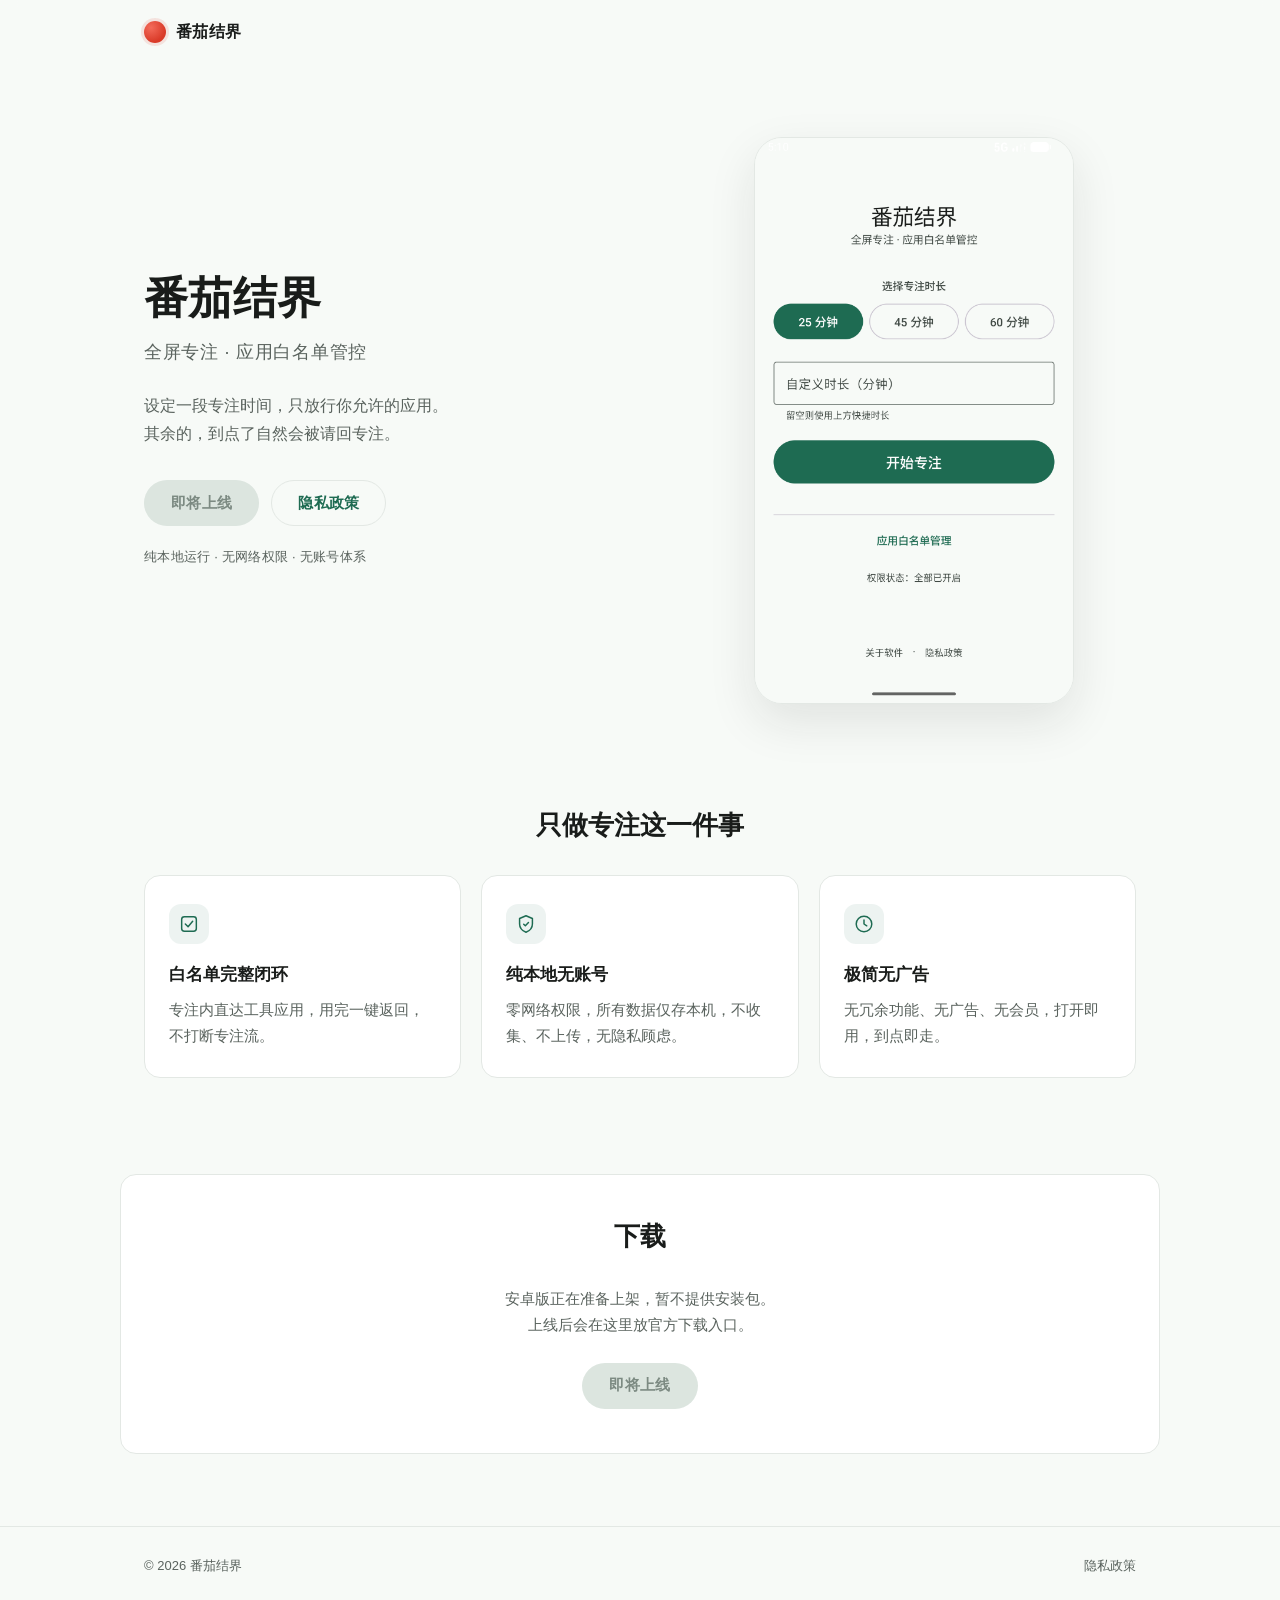
==== index.html @ 5d49d456 "chore: 官网静态页面" ====
<!DOCTYPE html>
<html lang="zh-CN">
<head>
<meta charset="UTF-8">
<meta name="viewport" content="width=device-width, initial-scale=1.0">
<title>番茄结界 · 全屏专注，白名单管控</title>
<meta name="description" content="番茄结界是一款纯本地安卓专注工具：全屏番茄钟 + 应用白名单管控，零网络权限，所有数据仅保存在本机。">
<meta name="theme-color" content="#1E6B52">
<link rel="stylesheet" href="assets/css/style.css">
</head>
<body>

<header class="site-header">
  <div class="wrap header-inner">
    <a class="brand" href="./">
      <span class="brand-mark" aria-hidden="true"></span>
      <span class="brand-name">番茄结界</span>
    </a>
    <!-- 多语言位预留：后续加 <div class="lang-switch">…</div> -->
  </div>
</header>

<main>

  <section class="hero">
    <div class="wrap hero-inner">
      <div class="hero-copy">
        <h1>番茄结界</h1>
        <p class="hero-sub">全屏专注 · 应用白名单管控</p>
        <p class="hero-lead">
          设定一段专注时间，只放行你允许的应用。<br>
          其余的，到点了自然会被请回专注。
        </p>
        <div class="hero-actions">
          <span class="btn btn-primary is-disabled" aria-disabled="true">即将上线</span>
          <a class="btn btn-ghost" href="privacy/">隐私政策</a>
        </div>
        <p class="hero-note">纯本地运行 · 无网络权限 · 无账号体系</p>
      </div>
      <div class="hero-visual">
        <img src="assets/img/app-home.png" width="1080" height="1920"
             alt="番茄结界主界面：选择专注时长并开始专注" loading="eager">
      </div>
    </div>
  </section>

  <section class="features" id="features">
    <div class="wrap">
      <h2 class="section-title">只做专注这一件事</h2>
      <div class="feature-grid">

        <article class="feature">
          <span class="feature-icon" aria-hidden="true">
            <svg viewBox="0 0 24 24" fill="none" stroke="currentColor" stroke-width="1.6"
                 stroke-linecap="round" stroke-linejoin="round">
              <rect x="4" y="4" width="16" height="16" rx="3"></rect>
              <path d="M8 12l3 3 5-6"></path>
            </svg>
          </span>
          <h3>白名单完整闭环</h3>
          <p>专注内直达工具应用，用完一键返回，不打断专注流。</p>
        </article>

        <article class="feature">
          <span class="feature-icon" aria-hidden="true">
            <svg viewBox="0 0 24 24" fill="none" stroke="currentColor" stroke-width="1.6"
                 stroke-linecap="round" stroke-linejoin="round">
              <path d="M12 3l7 3v6c0 4.2-2.9 7.4-7 9-4.1-1.6-7-4.8-7-9V6l7-3z"></path>
              <path d="M9.5 12.2l1.8 1.8 3.4-3.6"></path>
            </svg>
          </span>
          <h3>纯本地无账号</h3>
          <p>零网络权限，所有数据仅存本机，不收集、不上传，无隐私顾虑。</p>
        </article>

        <article class="feature">
          <span class="feature-icon" aria-hidden="true">
            <svg viewBox="0 0 24 24" fill="none" stroke="currentColor" stroke-width="1.6"
                 stroke-linecap="round" stroke-linejoin="round">
              <circle cx="12" cy="12" r="8.5"></circle>
              <path d="M12 7.5V12l3 2"></path>
            </svg>
          </span>
          <h3>极简无广告</h3>
          <p>无冗余功能、无广告、无会员，打开即用，到点即走。</p>
        </article>

        <!-- 扩展位：产品对比模块（/compare/）建成后在此插入引导入口 -->
      </div>
    </div>
  </section>

  <section class="download" id="download">
    <div class="wrap download-inner">
      <h2 class="section-title">下载</h2>
      <p class="download-text">
        安卓版正在准备上架，暂不提供安装包。<br>
        上线后会在这里放官方下载入口。
      </p>
      <span class="btn btn-primary is-disabled" aria-disabled="true">即将上线</span>
      <!-- 扩展位：下载中心（/download/）建成后替换为多入口卡片 -->
    </div>
  </section>

</main>

<footer class="site-footer">
  <div class="wrap footer-inner">
    <p class="copyright">© 2026 番茄结界</p>
    <nav class="footer-nav" aria-label="页脚导航">
      <a href="privacy/">隐私政策</a>
      <!--
        预留入口（对应页面建好后取消注释）：
        <a href="download/">下载中心</a>
        <a href="features/">功能详解</a>
        <a href="changelog/">更新日志</a>
        <a href="faq/">常见问题</a>
        <a href="feedback/">用户反馈</a>
        <a href="compare/">产品对比</a>
        <a href="docs/">开发者</a>
      -->
    </nav>
  </div>
</footer>

</body>
</html>
---- assets/css/style.css ----
/* 番茄结界官网 · 全站样式
   设计约束：深绿 + 浅米白、大留白、无冗余装饰、纯本地无外部字体/CDN */

:root {
  --green:        #1E6B52;
  --green-strong: #175642;
  --bg:           #F7FAF7;
  --surface:      #FFFFFF;
  --text:         #191C1A;
  --text-muted:   #5A635E;
  --line:         #E3E8E4;
  --radius:       16px;
  --radius-sm:    10px;
  --wrap:         1040px;
  --font: -apple-system, BlinkMacSystemFont, "PingFang SC", "Hiragino Sans GB",
          "Microsoft YaHei", "Source Han Sans SC", sans-serif;
}

* { box-sizing: border-box; }

html { -webkit-text-size-adjust: 100%; }

body {
  margin: 0;
  background: var(--bg);
  color: var(--text);
  font-family: var(--font);
  font-size: 16px;
  line-height: 1.75;
  -webkit-font-smoothing: antialiased;
}

img { max-width: 100%; height: auto; display: block; }

a { color: var(--green); text-decoration: none; }
a:hover { color: var(--green-strong); }

.wrap {
  width: 100%;
  max-width: var(--wrap);
  margin: 0 auto;
  padding: 0 24px;
}

/* ---------------------------------------------------------------- 顶栏 */

.site-header {
  position: sticky;
  top: 0;
  z-index: 10;
  background: rgba(247, 250, 247, 0.88);
  backdrop-filter: saturate(1.4) blur(8px);
  border-bottom: 1px solid transparent;
}

.header-inner {
  display: flex;
  align-items: center;
  justify-content: space-between;
  height: 64px;
}

.brand {
  display: inline-flex;
  align-items: center;
  gap: 10px;
  color: var(--text);
  font-weight: 600;
  letter-spacing: 0.02em;
}

.brand-mark {
  width: 22px;
  height: 22px;
  border-radius: 50%;
  background: radial-gradient(circle at 32% 30%, #F36B5A, #D93A28 68%);
  box-shadow: 0 0 0 3px rgba(217, 58, 40, 0.12);
}

/* ---------------------------------------------------------------- 首屏 */

.hero { padding: 72px 0 40px; }

.hero-inner {
  display: grid;
  grid-template-columns: 1.05fr 0.95fr;
  gap: 56px;
  align-items: center;
}

.hero h1 {
  margin: 0 0 12px;
  font-size: 44px;
  line-height: 1.2;
  letter-spacing: 0.01em;
}

.hero-sub {
  margin: 0 0 24px;
  color: var(--text-muted);
  font-size: 18px;
  letter-spacing: 0.04em;
}

.hero-lead {
  margin: 0 0 32px;
  color: var(--text-muted);
  font-size: 16px;
}

.hero-actions {
  display: flex;
  flex-wrap: wrap;
  gap: 12px;
  margin-bottom: 20px;
}

.hero-note {
  margin: 0;
  color: var(--text-muted);
  font-size: 13px;
  letter-spacing: 0.02em;
}

.hero-visual img {
  width: 100%;
  max-width: 320px;
  margin: 0 auto;
  border-radius: 28px;
  border: 1px solid var(--line);
  box-shadow: 0 18px 48px rgba(25, 28, 26, 0.10);
}

/* ---------------------------------------------------------------- 按钮 */

.btn {
  display: inline-flex;
  align-items: center;
  justify-content: center;
  min-height: 46px;
  padding: 0 26px;
  border-radius: 999px;
  font-size: 15px;
  font-weight: 600;
  letter-spacing: 0.02em;
  border: 1px solid transparent;
  transition: background-color .18s ease, color .18s ease, border-color .18s ease;
}

.btn-primary {
  background: var(--green);
  color: #fff;
}
.btn-primary:hover { background: var(--green-strong); color: #fff; }

.btn-ghost {
  background: transparent;
  color: var(--green);
  border-color: var(--line);
}
.btn-ghost:hover { border-color: var(--green); }

.btn.is-disabled {
  background: #DCE5DF;
  color: #7C8A82;
  cursor: default;
  pointer-events: none;
}

/* ---------------------------------------------------------------- 亮点 */

.features { padding: 64px 0; }

.section-title {
  margin: 0 0 32px;
  font-size: 26px;
  line-height: 1.35;
  text-align: center;
}

.feature-grid {
  display: grid;
  grid-template-columns: repeat(3, 1fr);
  gap: 20px;
}

.feature {
  background: var(--surface);
  border: 1px solid var(--line);
  border-radius: var(--radius);
  padding: 28px 24px;
}

.feature-icon {
  display: inline-flex;
  align-items: center;
  justify-content: center;
  width: 40px;
  height: 40px;
  margin-bottom: 16px;
  border-radius: 12px;
  background: rgba(30, 107, 82, 0.08);
  color: var(--green);
}

.feature-icon svg { width: 22px; height: 22px; }

.feature h3 {
  margin: 0 0 8px;
  font-size: 17px;
}

.feature p {
  margin: 0;
  color: var(--text-muted);
  font-size: 14.5px;
}

/* ---------------------------------------------------------------- 下载 */

.download { padding: 32px 0 72px; }

.download-inner {
  background: var(--surface);
  border: 1px solid var(--line);
  border-radius: var(--radius);
  padding: 44px 32px;
  text-align: center;
}

.download-text {
  margin: 0 0 24px;
  color: var(--text-muted);
  font-size: 15px;
}

/* ---------------------------------------------------------------- 页脚 */

.site-footer {
  border-top: 1px solid var(--line);
  padding: 28px 0 40px;
}

.footer-inner {
  display: flex;
  flex-wrap: wrap;
  gap: 16px;
  align-items: center;
  justify-content: space-between;
}

.copyright {
  margin: 0;
  color: var(--text-muted);
  font-size: 13px;
}

.footer-nav {
  display: flex;
  flex-wrap: wrap;
  gap: 18px;
}

.footer-nav a {
  color: var(--text-muted);
  font-size: 13px;
}
.footer-nav a:hover { color: var(--green); }

/* ------------------------------------------------------------ 隐私政策页 */

.doc-header {
  padding: 40px 0 8px;
}

.doc-back {
  display: inline-flex;
  align-items: center;
  gap: 6px;
  color: var(--text-muted);
  font-size: 14px;
}
.doc-back:hover { color: var(--green); }

.doc-title {
  margin: 18px 0 6px;
  font-size: 34px;
  line-height: 1.3;
}

.doc-meta {
  margin: 0 0 8px;
  color: var(--text-muted);
  font-size: 13px;
}

.doc {
  padding-bottom: 72px;
  max-width: 760px;
}

.doc h2 {
  margin: 40px 0 12px;
  font-size: 20px;
  line-height: 1.5;
}

.doc h3 {
  margin: 24px 0 8px;
  font-size: 16px;
}

.doc p,
.doc li { color: #2C332F; font-size: 15.5px; }

.doc ul { padding-left: 22px; margin: 8px 0; }

.doc li { margin: 6px 0; }

.callout {
  margin: 24px 0;
  padding: 18px 20px;
  border-left: 3px solid var(--green);
  background: rgba(30, 107, 82, 0.06);
  border-radius: 0 var(--radius-sm) var(--radius-sm) 0;
}

.callout p { margin: 0; color: var(--text); }

.doc hr {
  border: none;
  border-top: 1px solid var(--line);
  margin: 32px 0;
}

/* ---------------------------------------------------------------- 404 */

.notice {
  padding: 120px 0;
  text-align: center;
}
.notice h1 { font-size: 30px; margin: 0 0 12px; }
.notice p { color: var(--text-muted); margin: 0 0 28px; }

/* ------------------------------------------------------------ 响应式 */

@media (max-width: 960px) {
  .hero-inner { grid-template-columns: 1fr; gap: 40px; }
  .hero { padding-top: 48px; text-align: center; }
  .hero-actions { justify-content: center; }
  .hero-visual img { max-width: 260px; }
  .hero h1 { font-size: 36px; }
  .feature-grid { grid-template-columns: 1fr; }
}

@media (max-width: 640px) {
  body { font-size: 15px; }
  .wrap { padding: 0 18px; }
  .hero { padding: 36px 0 24px; }
  .hero h1 { font-size: 30px; }
  .hero-sub { font-size: 16px; }
  .hero-visual img { max-width: 220px; }
  .section-title { font-size: 22px; margin-bottom: 24px; }
  .features { padding: 40px 0; }
  .download-inner { padding: 32px 20px; }
  .doc-title { font-size: 26px; }
  .doc h2 { font-size: 18px; }
  .footer-inner { flex-direction: column; align-items: flex-start; }
}

@media (prefers-reduced-motion: reduce) {
  * { transition: none !important; }
}
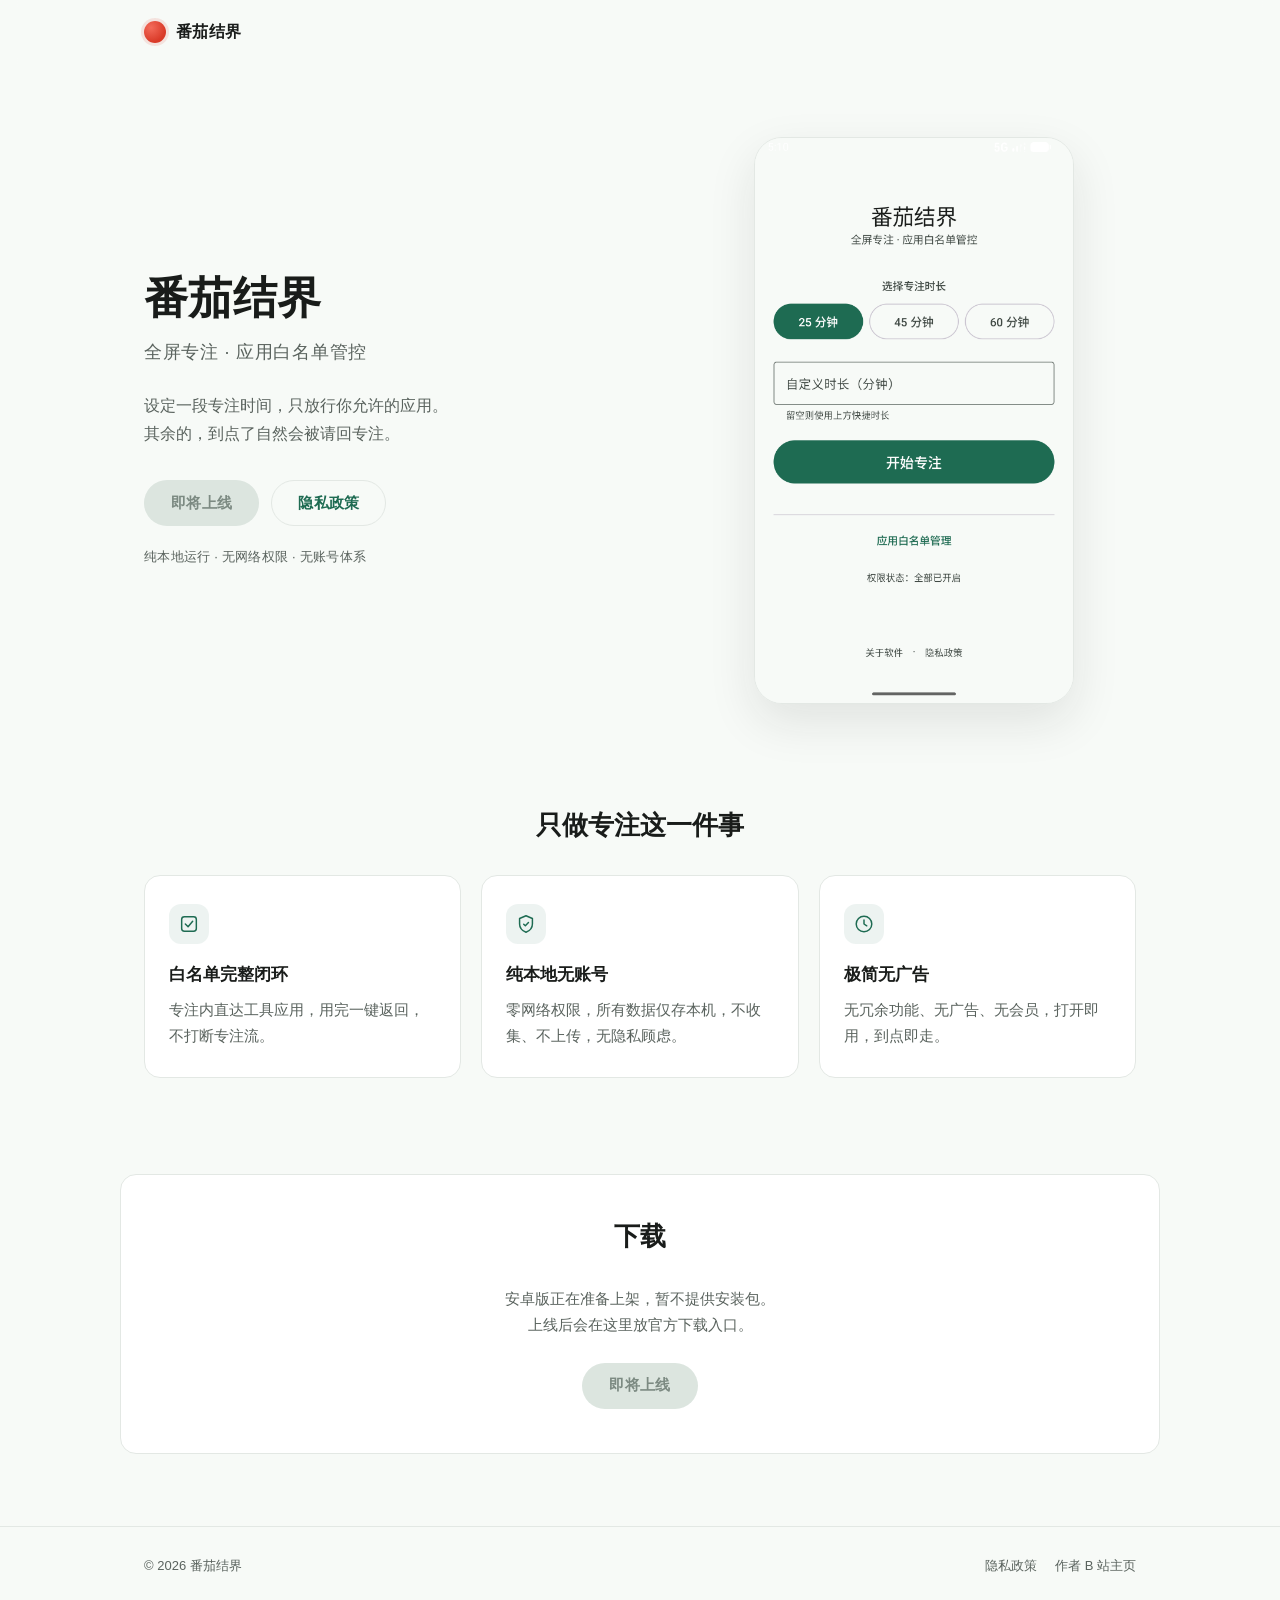
==== commit 4129a088: "chore: 更新 index.html" ====
--- a/index.html
+++ b/index.html
@@ -109,6 +109,7 @@
     <p class="copyright">© 2026 番茄结界</p>
     <nav class="footer-nav" aria-label="页脚导航">
       <a href="privacy/">隐私政策</a>
+      <a href="https://space.bilibili.com/168593217" target="_blank" rel="noopener">作者 B 站主页</a>
       <!--
         预留入口（对应页面建好后取消注释）：
         <a href="download/">下载中心</a>
